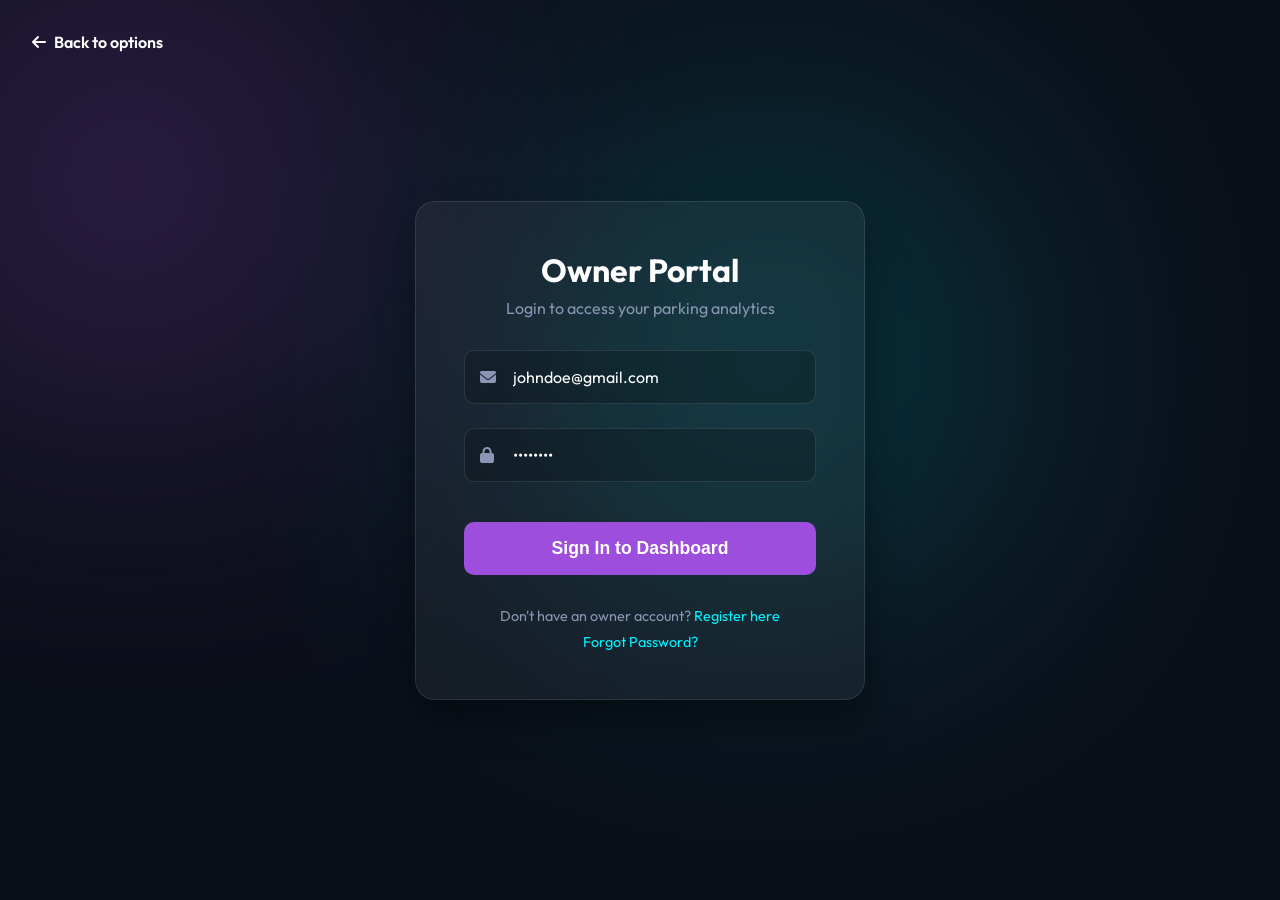
==== login-owner.html @ 5d1af159 "feat: implement login portal with role-specific pages and update landing page branding" ====
<!DOCTYPE html>
<html lang="en">
<head>
    <meta charset="UTF-8">
    <meta name="viewport" content="width=device-width, initial-scale=1.0">
    <title>Owner Login - parkNgo</title>
    <link rel="stylesheet" href="assets/css/styles.css">
    <link rel="stylesheet" href="https://cdnjs.cloudflare.com/ajax/libs/font-awesome/6.4.0/css/all.min.css">
    <style>
        .auth-wrapper {
            min-height: 100vh;
            display: flex;
            justify-content: center;
            align-items: center;
            background: var(--primary-color);
            position: relative;
            padding: 2rem;
            overflow: hidden;
        }
        .auth-container {
            background: rgba(255, 255, 255, 0.05);
            backdrop-filter: blur(15px);
            border: 1px solid rgba(255, 255, 255, 0.1);
            padding: 3rem;
            border-radius: 20px;
            width: 100%;
            max-width: 450px;
            z-index: 2;
            box-shadow: 0 20px 40px rgba(0,0,0,0.4);
        }
        .auth-header {
            text-align: center;
            margin-bottom: 2rem;
        }
        .auth-header h2 {
            font-size: 2rem;
            margin-bottom: 0.5rem;
            color: var(--text-light);
        }
        .auth-header p {
            color: var(--text-muted);
        }
        .form-group {
            margin-bottom: 1.5rem;
            position: relative;
        }
        .form-group i {
            position: absolute;
            left: 1rem;
            top: 50%;
            transform: translateY(-50%);
            color: var(--text-muted);
        }
        .form-control {
            width: 100%;
            padding: 1rem 1rem 1rem 3rem;
            background: rgba(0, 0, 0, 0.2);
            border: 1px solid rgba(255, 255, 255, 0.1);
            border-radius: 10px;
            color: var(--text-light);
            font-family: inherit;
            font-size: 1rem;
            transition: border-color 0.3s ease, box-shadow 0.3s ease;
        }
        .form-control::placeholder {
            color: rgba(138, 150, 179, 0.6);
        }
        .form-control:focus {
            outline: none;
            border-color: var(--accent-purple);
            box-shadow: 0 0 10px rgba(157, 78, 221, 0.3);
        }
        .auth-btn {
            width: 100%;
            padding: 1rem;
            background: var(--accent-purple);
            color: var(--text-light);
            border: none;
            border-radius: 10px;
            font-size: 1.1rem;
            font-weight: 600;
            cursor: pointer;
            transition: background 0.3s ease, transform 0.3s ease;
            margin-top: 1rem;
        }
        .auth-btn:hover {
            background: #843bba;
            transform: translateY(-2px);
        }
        .auth-footer {
            text-align: center;
            margin-top: 2rem;
            font-size: 0.9rem;
            color: var(--text-muted);
        }
        .auth-footer a {
            color: var(--accent-cyan);
            text-decoration: none;
            transition: color 0.3s ease;
        }
        .auth-footer a:hover {
            color: white;
            text-decoration: underline;
        }
        .back-link {
            position: absolute;
            top: 2rem;
            left: 2rem;
            color: var(--text-light);
            text-decoration: none;
            display: flex;
            align-items: center;
            gap: 0.5rem;
            z-index: 3;
            transition: color 0.3s ease;
            font-weight: 600;
        }
        .back-link:hover {
            color: var(--accent-cyan);
        }
    </style>
</head>
<body>
    <div class="glow-circle" style="background: var(--accent-purple); position: absolute; top: 20%; left: 10%; z-index: 1; opacity: 0.4;"></div>
    <div class="glow-circle cyan" style="position: absolute; bottom: -20%; right: -10%; z-index: 1; opacity: 0.3;"></div>
    
    <a href="login.html" class="back-link"><i class="fa-solid fa-arrow-left"></i> Back to options</a>

    <div class="auth-wrapper">
        <div class="auth-container">
            <div class="auth-header">
                <h2>Owner Portal</h2>
                <p>Login to access your parking analytics</p>
            </div>
            <form action="owner-dashboard.html">
                <div class="form-group">
                    <i class="fa-solid fa-envelope"></i>
                    <input type="email" class="form-control" placeholder="Email Address" value="johndoe@gmail.com" required>
                </div>
                <div class="form-group">
                    <i class="fa-solid fa-lock"></i>
                    <input type="password" class="form-control" placeholder="Password" value="12345678" required>
                </div>
                <button type="submit" class="auth-btn">Sign In to Dashboard</button>
            </form>
            <div class="auth-footer">
                <p>Don't have an owner account? <a href="#">Register here</a></p>
                <p style="margin-top: 0.5rem;"><a href="#">Forgot Password?</a></p>
            </div>
        </div>
    </div>
</body>
</html>
---- assets/css/styles.css ----
/* Import Google Fonts */
@import url('https://fonts.googleapis.com/css2?family=Outfit:wght@300;400;600;800&display=swap');

:root {
  --primary-color: #0b0f19;
  --secondary-color: #1a1f35;
  --accent-cyan: #00f3ff;
  --accent-purple: #9d4edd;
  --text-light: #ffffff;
  --text-muted: #8a96b3;
}

* {
  margin: 0;
  padding: 0;
  box-sizing: border-box;
}

body {
  font-family: 'Outfit', sans-serif;
  background-color: var(--primary-color);
  color: var(--text-light);
  overflow-x: hidden;
}

/* Navigation */
header {
  position: fixed;
  top: 0;
  width: 100%;
  padding: 1.5rem 5%;
  display: flex;
  justify-content: space-between;
  align-items: center;
  z-index: 1000;
  background: rgba(11, 15, 25, 0.7);
  backdrop-filter: blur(10px);
  border-bottom: 1px solid rgba(255, 255, 255, 0.1);
}

.logo {
  font-size: 1.8rem;
  font-weight: 800;
  color: var(--text-light);
  text-decoration: none;
  display: flex;
  align-items: center;
  gap: 0.5rem;
}

.logo span {
  color: var(--accent-cyan);
}

nav ul {
  list-style: none;
  display: flex;
  gap: 2rem;
}

nav ul li a {
  color: var(--text-light);
  text-decoration: none;
  font-size: 1rem;
  font-weight: 400;
  transition: color 0.3s ease;
}

nav ul li a:hover {
  color: var(--accent-cyan);
}

.cta-btn {
  background: linear-gradient(135deg, var(--accent-purple), var(--accent-cyan));
  color: var(--primary-color);
  padding: 0.8rem 1.8rem;
  border-radius: 30px;
  text-decoration: none;
  font-weight: 600;
  transition: transform 0.3s ease, box-shadow 0.3s ease;
}

.cta-btn:hover {
  transform: translateY(-2px);
  box-shadow: 0 10px 20px rgba(0, 243, 255, 0.3);
}

/* Hero Section */
.hero {
  min-height: 100vh;
  display: flex;
  align-items: center;
  padding: 0 5%;
  padding-top: 80px;
  position: relative;
}

.hero-content {
  flex: 1;
  z-index: 2;
  max-width: 600px;
}

.hero-title {
  font-size: 4rem;
  font-weight: 800;
  line-height: 1.1;
  margin-bottom: 1.5rem;
  background: linear-gradient(to right, #fff, var(--accent-cyan));
  -webkit-background-clip: text;
  -webkit-text-fill-color: transparent;
}

.hero-subtitle {
  font-size: 1.2rem;
  color: var(--text-muted);
  margin-bottom: 2.5rem;
  line-height: 1.6;
}

.hero-buttons {
  display: flex;
  gap: 1rem;
}

.hero-buttons .secondary-btn {
  background: transparent;
  color: var(--text-light);
  border: 1px solid var(--accent-purple);
  padding: 0.8rem 1.8rem;
  border-radius: 30px;
  text-decoration: none;
  font-weight: 600;
  transition: background 0.3s ease, color 0.3s ease;
}

.hero-buttons .secondary-btn:hover {
  background: var(--accent-purple);
}

.hero-image-container {
  flex: 1;
  position: relative;
  display: flex;
  justify-content: center;
  align-items: center;
}

.hero-image {
  max-width: 100%;
  border-radius: 20px;
  animation: float 6s ease-in-out infinite;
  box-shadow: 0 20px 40px rgba(0, 243, 255, 0.2);
  z-index: 2;
}

.glow-circle {
  position: absolute;
  width: 400px;
  height: 400px;
  background: var(--accent-purple);
  filter: blur(150px);
  z-index: 1;
  border-radius: 50%;
  top: 50%;
  left: 50%;
  transform: translate(-50%, -50%);
  opacity: 0.5;
}

.glow-circle.cyan {
  background: var(--accent-cyan);
  left: 60%;
  top: 40%;
}

/* Glassmorphism Widget */
.floating-widget {
  position: absolute;
  background: rgba(255, 255, 255, 0.05);
  backdrop-filter: blur(15px);
  border: 1px solid rgba(255, 255, 255, 0.1);
  padding: 1.5rem;
  border-radius: 15px;
  display: flex;
  align-items: center;
  gap: 1rem;
  z-index: 3;
}

.widget-1 {
  bottom: 20%;
  left: -5%;
  animation: float 5s ease-in-out infinite reverse;
}

.widget-2 {
  top: 15%;
  right: -5%;
  animation: float 7s ease-in-out infinite;
}

.widget-icon {
  width: 40px;
  height: 40px;
  background: rgba(0, 243, 255, 0.2);
  border-radius: 50%;
  display: flex;
  justify-content: center;
  align-items: center;
  color: var(--accent-cyan);
  font-size: 1.2rem;
}

.widget-text h4 {
  font-size: 1rem;
  margin-bottom: 0.2rem;
}
.widget-text p {
  font-size: 0.8rem;
  color: var(--accent-cyan);
}

/* Animations */
@keyframes float {
  0% { transform: translateY(0px); }
  50% { transform: translateY(-20px); }
  100% { transform: translateY(0px); }
}

@media (max-width: 900px) {
  .hero {
    flex-direction: column;
    text-align: center;
    padding-top: 120px;
  }
  .hero-buttons {
    justify-content: center;
  }
  nav ul {
    display: none;
  }
  .hero-title {
    font-size: 3rem;
  }
  .floating-widget {
    display: none;
  }
}
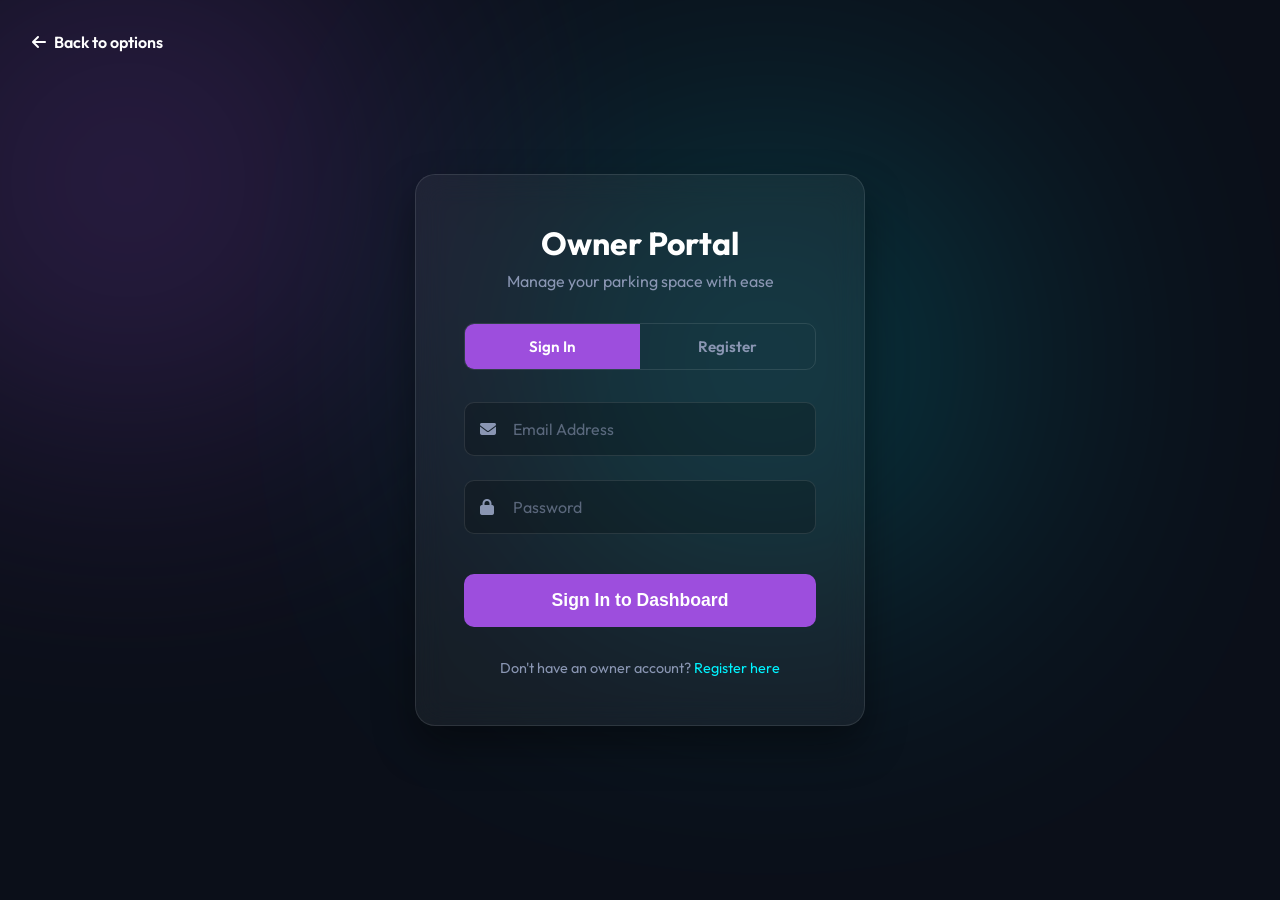
==== commit be7491dd: "feat: implement owner settings management with database schema and edit interface" ====
--- a/login-owner.html
+++ b/login-owner.html
@@ -44,12 +44,13 @@
             margin-bottom: 1.5rem;
             position: relative;
         }
-        .form-group i {
+        .form-group i.field-icon {
             position: absolute;
             left: 1rem;
             top: 50%;
             transform: translateY(-50%);
             color: var(--text-muted);
+            pointer-events: none;
         }
         .form-control {
             width: 100%;
@@ -87,6 +88,11 @@
             background: #843bba;
             transform: translateY(-2px);
         }
+        .auth-btn:disabled {
+            opacity: 0.5;
+            cursor: not-allowed;
+            transform: none;
+        }
         .auth-footer {
             text-align: center;
             margin-top: 2rem;
@@ -97,6 +103,7 @@
             color: var(--accent-cyan);
             text-decoration: none;
             transition: color 0.3s ease;
+            cursor: pointer;
         }
         .auth-footer a:hover {
             color: white;
@@ -118,6 +125,118 @@
         .back-link:hover {
             color: var(--accent-cyan);
         }
+
+        /* Tab switcher */
+        .auth-tabs {
+            display: flex;
+            gap: 0;
+            margin-bottom: 2rem;
+            border-radius: 10px;
+            overflow: hidden;
+            border: 1px solid rgba(255, 255, 255, 0.1);
+        }
+        .auth-tab {
+            flex: 1;
+            padding: 0.8rem;
+            text-align: center;
+            font-weight: 600;
+            font-size: 0.95rem;
+            cursor: pointer;
+            background: transparent;
+            color: var(--text-muted);
+            border: none;
+            font-family: inherit;
+            transition: all 0.3s ease;
+        }
+        .auth-tab.active {
+            background: var(--accent-purple);
+            color: var(--text-light);
+        }
+        .auth-tab:not(.active):hover {
+            background: rgba(255, 255, 255, 0.05);
+            color: var(--text-light);
+        }
+
+        /* Form panels */
+        .auth-panel {
+            display: none;
+        }
+        .auth-panel.active {
+            display: block;
+            animation: fadeSlideIn 0.4s ease;
+        }
+
+        @keyframes fadeSlideIn {
+            from { opacity: 0; transform: translateY(10px); }
+            to   { opacity: 1; transform: translateY(0); }
+        }
+
+        /* Toast notifications */
+        .toast {
+            position: fixed;
+            top: 2rem;
+            right: 2rem;
+            padding: 1rem 1.5rem;
+            border-radius: 10px;
+            font-weight: 600;
+            font-family: inherit;
+            z-index: 9999;
+            transform: translateX(120%);
+            transition: transform 0.4s cubic-bezier(0.175, 0.885, 0.32, 1.275);
+            max-width: 380px;
+            display: flex;
+            align-items: center;
+            gap: 0.8rem;
+        }
+        .toast.show {
+            transform: translateX(0);
+        }
+        .toast-error {
+            background: rgba(255, 50, 50, 0.15);
+            border: 1px solid rgba(255, 50, 50, 0.4);
+            color: #ff6b6b;
+            backdrop-filter: blur(10px);
+        }
+        .toast-success {
+            background: rgba(0, 255, 136, 0.1);
+            border: 1px solid rgba(0, 255, 136, 0.3);
+            color: #00ff88;
+            backdrop-filter: blur(10px);
+        }
+
+        /* Loading spinner in button */
+        .spinner {
+            display: inline-block;
+            width: 18px;
+            height: 18px;
+            border: 2px solid rgba(255,255,255,0.3);
+            border-top-color: #fff;
+            border-radius: 50%;
+            animation: spin 0.6s linear infinite;
+            margin-right: 0.5rem;
+            vertical-align: middle;
+        }
+        @keyframes spin {
+            to { transform: rotate(360deg); }
+        }
+
+        /* Password strength */
+        .password-strength {
+            height: 3px;
+            border-radius: 3px;
+            margin-top: 0.5rem;
+            background: rgba(255,255,255,0.1);
+            overflow: hidden;
+        }
+        .password-strength-bar {
+            height: 100%;
+            width: 0%;
+            border-radius: 3px;
+            transition: width 0.3s ease, background 0.3s ease;
+        }
+        .strength-weak   { width: 33%; background: #ff6b6b; }
+        .strength-medium { width: 66%; background: #ffaa00; }
+        .strength-strong { width: 100%; background: #00ff88; }
     </style>
 </head>
 <body>
@@ -126,28 +245,244 @@
     
     <a href="login.html" class="back-link"><i class="fa-solid fa-arrow-left"></i> Back to options</a>
 
+    <!-- Toast container -->
+    <div id="toast" class="toast"></div>
+
     <div class="auth-wrapper">
         <div class="auth-container">
             <div class="auth-header">
                 <h2>Owner Portal</h2>
-                <p>Login to access your parking analytics</p>
+                <p>Manage your parking space with ease</p>
             </div>
-            <form action="owner-dashboard.html">
-                <div class="form-group">
-                    <i class="fa-solid fa-envelope"></i>
-                    <input type="email" class="form-control" placeholder="Email Address" value="johndoe@gmail.com" required>
+
+            <!-- Tab Switcher -->
+            <div class="auth-tabs">
+                <button class="auth-tab active" id="tabLogin" onclick="switchTab('login')">Sign In</button>
+                <button class="auth-tab" id="tabRegister" onclick="switchTab('register')">Register</button>
+            </div>
+
+            <!-- LOGIN PANEL -->
+            <div class="auth-panel active" id="panelLogin">
+                <form id="loginForm" onsubmit="handleLogin(event)">
+                    <div class="form-group">
+                        <i class="fa-solid fa-envelope field-icon"></i>
+                        <input type="email" id="loginEmail" class="form-control" placeholder="Email Address" required>
+                    </div>
+                    <div class="form-group">
+                        <i class="fa-solid fa-lock field-icon"></i>
+                        <input type="password" id="loginPassword" class="form-control" placeholder="Password" required>
+                    </div>
+                    <button type="submit" class="auth-btn" id="loginBtn">Sign In to Dashboard</button>
+                </form>
+                <div class="auth-footer">
+                    <p>Don't have an owner account? <a onclick="switchTab('register')">Register here</a></p>
                 </div>
-                <div class="form-group">
-                    <i class="fa-solid fa-lock"></i>
-                    <input type="password" class="form-control" placeholder="Password" value="12345678" required>
+            </div>
+
+            <!-- REGISTER PANEL -->
+            <div class="auth-panel" id="panelRegister">
+                <form id="registerForm" onsubmit="handleRegister(event)">
+                    <div class="form-group">
+                        <i class="fa-solid fa-envelope field-icon"></i>
+                        <input type="email" id="regEmail" class="form-control" placeholder="Email Address" required>
+                    </div>
+                    <div class="form-group">
+                        <i class="fa-solid fa-lock field-icon"></i>
+                        <input type="password" id="regPassword" class="form-control" placeholder="Password (min 6 chars)" minlength="6" required oninput="updateStrength(this.value)">
+                        <div class="password-strength">
+                            <div class="password-strength-bar" id="strengthBar"></div>
+                        </div>
+                    </div>
+                    <div class="form-group">
+                        <i class="fa-solid fa-lock field-icon"></i>
+                        <input type="password" id="regConfirm" class="form-control" placeholder="Confirm Password" minlength="6" required>
+                    </div>
+                    <button type="submit" class="auth-btn" id="registerBtn">Create Account</button>
+                </form>
+                <div class="auth-footer">
+                    <p>Already have an account? <a onclick="switchTab('login')">Sign in here</a></p>
                 </div>
-                <button type="submit" class="auth-btn">Sign In to Dashboard</button>
-            </form>
-            <div class="auth-footer">
-                <p>Don't have an owner account? <a href="#">Register here</a></p>
-                <p style="margin-top: 0.5rem;"><a href="#">Forgot Password?</a></p>
             </div>
         </div>
     </div>
+
+    <script>
+        // ==============================
+        // DATABASE UTILITIES
+        // ==============================
+
+        const DB_KEY = 'parkNgo_owners';
+
+        // Load db.json seed on first visit
+        async function seedDatabase() {
+            if (localStorage.getItem(DB_KEY)) return; // already seeded
+            try {
+                const res = await fetch('assets/data/db.json');
+                const data = await res.json();
+                if (data.owners) {
+                    localStorage.setItem(DB_KEY, JSON.stringify(data.owners));
+                }
+            } catch (e) {
+                // If fetch fails (e.g. file:// protocol), initialize empty
+                localStorage.setItem(DB_KEY, JSON.stringify({}));
+            }
+        }
+
+        function getOwners() {
+            return JSON.parse(localStorage.getItem(DB_KEY) || '{}');
+        }
+
+        function saveOwners(owners) {
+            localStorage.setItem(DB_KEY, JSON.stringify(owners));
+        }
+
+        // SHA-256 hash using Web Crypto API
+        async function hashPassword(password) {
+            const encoder = new TextEncoder();
+            const data = encoder.encode(password);
+            const hashBuffer = await crypto.subtle.digest('SHA-256', data);
+            const hashArray = Array.from(new Uint8Array(hashBuffer));
+            return hashArray.map(b => b.toString(16).padStart(2, '0')).join('');
+        }
+
+        // ==============================
+        // TAB SWITCHING
+        // ==============================
+
+        function switchTab(tab) {
+            document.getElementById('tabLogin').classList.toggle('active', tab === 'login');
+            document.getElementById('tabRegister').classList.toggle('active', tab === 'register');
+            document.getElementById('panelLogin').classList.toggle('active', tab === 'login');
+            document.getElementById('panelRegister').classList.toggle('active', tab === 'register');
+        }
+
+        // ==============================
+        // TOAST NOTIFICATIONS
+        // ==============================
+
+        function showToast(message, type = 'error') {
+            const toast = document.getElementById('toast');
+            const icon = type === 'error' ? '<i class="fa-solid fa-circle-exclamation"></i>'
+                                          : '<i class="fa-solid fa-circle-check"></i>';
+            toast.className = `toast toast-${type}`;
+            toast.innerHTML = `${icon} ${message}`;
+            // Trigger reflow for re-animation
+            void toast.offsetWidth;
+            toast.classList.add('show');
+            setTimeout(() => toast.classList.remove('show'), 3500);
+        }
+
+        // ==============================
+        // PASSWORD STRENGTH INDICATOR
+        // ==============================
+
+        function updateStrength(val) {
+            const bar = document.getElementById('strengthBar');
+            bar.className = 'password-strength-bar';
+            if (val.length === 0) return;
+            if (val.length < 6)                        bar.classList.add('strength-weak');
+            else if (val.length < 10 || !/\d/.test(val)) bar.classList.add('strength-medium');
+            else                                        bar.classList.add('strength-strong');
+        }
+
+        // ==============================
+        // LOGIN HANDLER
+        // ==============================
+
+        async function handleLogin(e) {
+            e.preventDefault();
+            const btn = document.getElementById('loginBtn');
+            const email = document.getElementById('loginEmail').value.trim().toLowerCase();
+            const password = document.getElementById('loginPassword').value;
+
+            btn.disabled = true;
+            btn.innerHTML = '<span class="spinner"></span> Signing in...';
+
+            // Simulate slight delay for UX
+            await new Promise(r => setTimeout(r, 600));
+
+            const owners = getOwners();
+            const owner = owners[email];
+
+            if (!owner) {
+                showToast('No account found with this email.');
+                btn.disabled = false;
+                btn.textContent = 'Sign In to Dashboard';
+                return;
+            }
+
+            const hash = await hashPassword(password);
+            if (hash !== owner.passwordHash) {
+                showToast('Incorrect password. Please try again.');
+                btn.disabled = false;
+                btn.textContent = 'Sign In to Dashboard';
+                return;
+            }
+
+            // Credentials valid — store session
+            sessionStorage.setItem('currentOwner', email);
+            showToast('Login successful! Redirecting...', 'success');
+
+            await new Promise(r => setTimeout(r, 800));
+
+            // Route based on setup status
+            if (owner.setupComplete) {
+                window.location.href = 'owner-dashboard.html';
+            } else {
+                window.location.href = 'owner-setup.html';
+            }
+        }
+
+        // ==============================
+        // REGISTER HANDLER
+        // ==============================
+
+        async function handleRegister(e) {
+            e.preventDefault();
+            const btn = document.getElementById('registerBtn');
+            const email = document.getElementById('regEmail').value.trim().toLowerCase();
+            const password = document.getElementById('regPassword').value;
+            const confirm = document.getElementById('regConfirm').value;
+
+            if (password !== confirm) {
+                showToast('Passwords do not match.');
+                return;
+            }
+
+            btn.disabled = true;
+            btn.innerHTML = '<span class="spinner"></span> Creating account...';
+
+            await new Promise(r => setTimeout(r, 600));
+
+            const owners = getOwners();
+
+            if (owners[email]) {
+                showToast('An account with this email already exists.');
+                btn.disabled = false;
+                btn.textContent = 'Create Account';
+                return;
+            }
+
+            const hash = await hashPassword(password);
+            owners[email] = {
+                passwordHash: hash,
+                setupComplete: false,
+                createdAt: new Date().toISOString(),
+                settings: null
+            };
+            saveOwners(owners);
+
+            sessionStorage.setItem('currentOwner', email);
+            showToast('Account created! Setting up your space...', 'success');
+
+            await new Promise(r => setTimeout(r, 800));
+            window.location.href = 'owner-setup.html';
+        }
+
+        // ==============================
+        // INIT
+        // ==============================
+        seedDatabase();
+    </script>
 </body>
 </html>
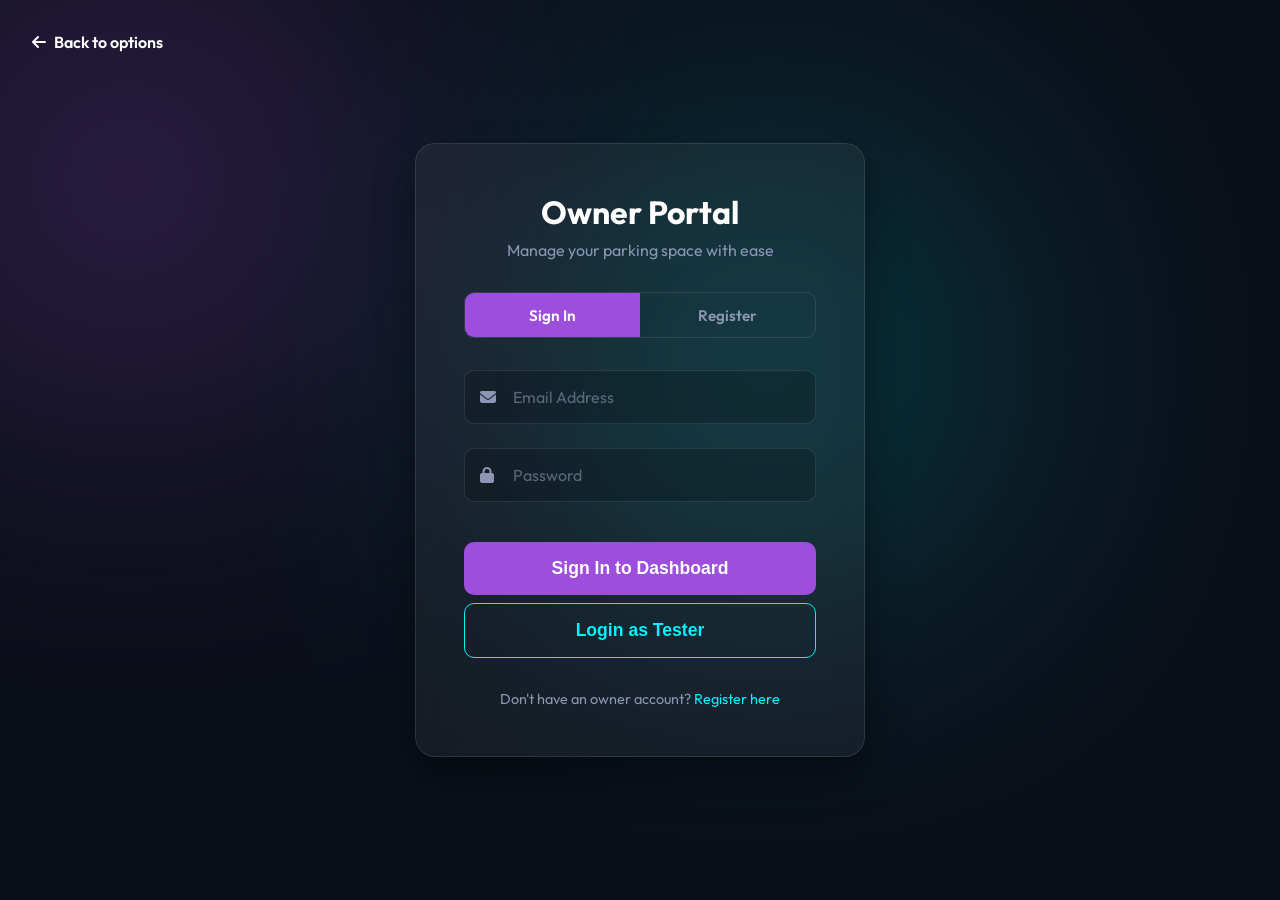
==== commit d8b3f1ca: "feat: implement parking history tracking with database schema, JSON data seeding, and a new history " ====
--- a/login-owner.html
+++ b/login-owner.html
@@ -273,6 +273,7 @@
                         <input type="password" id="loginPassword" class="form-control" placeholder="Password" required>
                     </div>
                     <button type="submit" class="auth-btn" id="loginBtn">Sign In to Dashboard</button>
+                    <button type="button" class="auth-btn" style="background: transparent; border: 1px solid var(--accent-cyan); color: var(--accent-cyan); margin-top: 0.5rem;" onclick="loginAsTester()">Login as Tester</button>
                 </form>
                 <div class="auth-footer">
                     <p>Don't have an owner account? <a onclick="switchTab('register')">Register here</a></p>
@@ -433,6 +434,36 @@
             }
         }
 
+        async function loginAsTester() {
+            const btn = document.getElementById('loginBtn');
+            btn.innerHTML = '<span class="spinner"></span> Preparing Tester...';
+            
+            const owners = getOwners();
+            if (!owners['tester@gmail.com']) {
+                const hash = await hashPassword('123456');
+                owners['tester@gmail.com'] = {
+                    passwordHash: hash,
+                    setupComplete: true,
+                    createdAt: new Date().toISOString(),
+                    settings: {
+                        parkingName: "Test Environment Hub",
+                        totalSlots: 100,
+                        reservedMode: "amount",
+                        reservedValue: 20,
+                        reservedSlots: 20,
+                        onSpotPrice: 50.00,
+                        reservedPrice: 80.00,
+                        cabDriverPrice: 40.00
+                    }
+                };
+                saveOwners(owners);
+            }
+            
+            document.getElementById('loginEmail').value = 'tester@gmail.com';
+            document.getElementById('loginPassword').value = '123456';
+            document.getElementById('loginBtn').click();
+        }
+
         // ==============================
         // REGISTER HANDLER
         // ==============================
